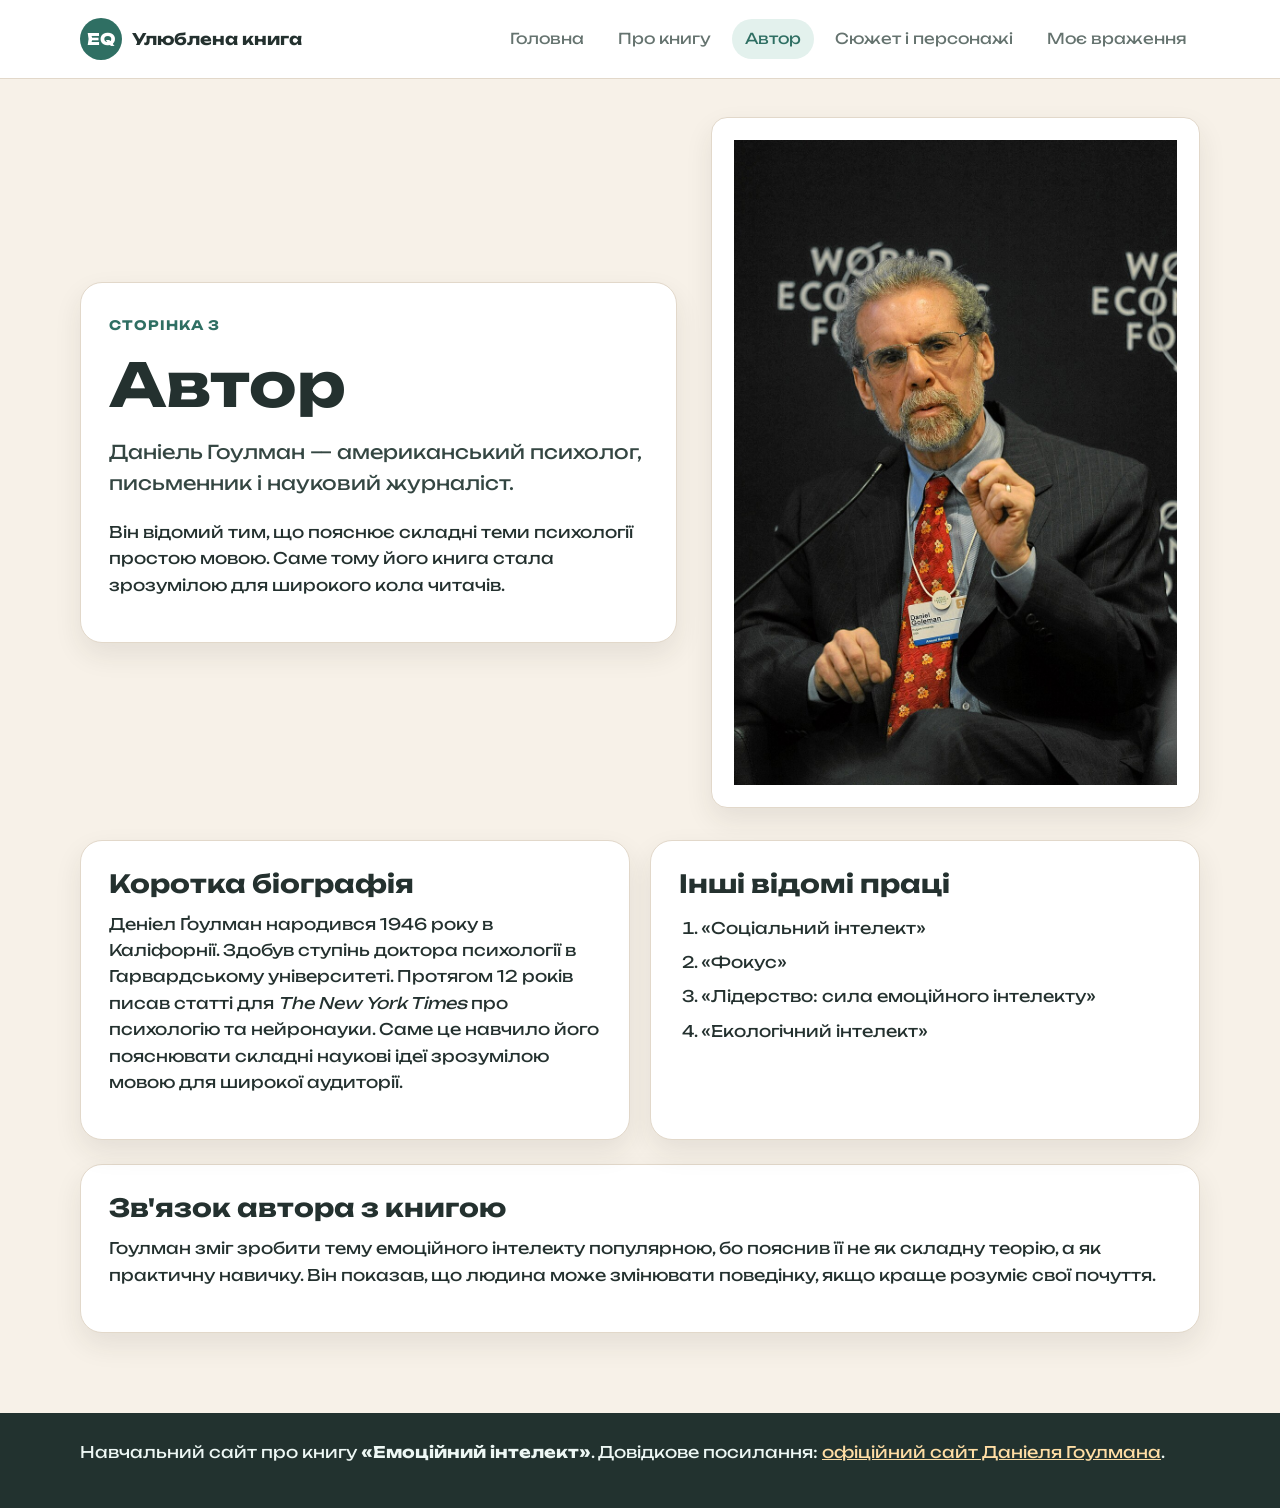
==== author.html @ 77bfa3b7 "commit site" ====
<!DOCTYPE html>
<html lang="uk">
<head>
    <meta charset="UTF-8">
    <meta name="viewport" content="width=device-width, initial-scale=1.0">
    <title>Автор | Емоційний інтелект</title>
     <link rel="preconnect" href="https://fonts.googleapis.com">
    <link rel="preconnect" href="https://fonts.gstatic.com" crossorigin>
    <link href="https://fonts.googleapis.com/css2?family=Unbounded:wght@400;700&display=swap" rel="stylesheet">
    <link rel="stylesheet" href="css/styles.css">
    <script src="js/script.js" defer></script>
</head>
<body>
    <header class="site-header">
        <div class="header-inner">
            <a class="logo" href="index.html" aria-label="На головну сторінку">
                <span class="logo-mark">EQ</span>
                <span>Улюблена книга</span>
            </a>
            <nav class="nav-menu" aria-label="Головне меню">
                    <a href="index.html">Головна</a>
                    <a href="book.html">Про книгу</a>
                    <a href="author.html" class="active" aria-current="page">Автор</a>
                    <a href="characters.html">Сюжет і персонажі</a>
                    <a href="impression.html">Моє враження</a>
            </nav>
        </div>
    </header>

    <main>
        <section class="page-hero">
            <article>
                <span class="eyebrow">Сторінка 3</span>
                <h1>Автор</h1>
                <p class="lead">Даніель Гоулман — американський психолог, письменник і науковий журналіст.</p>
                <p>Він відомий тим, що пояснює складні теми психології простою мовою. Саме тому його книга стала зрозумілою для широкого кола читачів.</p>
            </article>
            <img src="images/DanielGoleman.jpg" alt="Портрет Даніеля Гоулмана">
        </section>

        <section class="grid-2">
            <article class="card">
                <h2>Коротка біографія</h2>
                <p>Деніел Ґоулман народився 1946 року в Каліфорнії. Здобув ступінь доктора психології в Гарвардському університеті. Протягом 12 років писав статті для <em>The New York Times</em> про психологію та нейронауки. Саме це навчило його пояснювати складні наукові ідеї зрозумілою мовою для широкої аудиторії.</p>
            </article>
            <article class="card">
                <h2>Інші відомі праці</h2>
                <ol>
                    <li>«Соціальний інтелект»</li>
                    <li>«Фокус»</li>
                    <li>«Лідерство: сила емоційного інтелекту»</li>
                    <li>«Екологічний інтелект»</li>
                </ol>
            </article>
        </section>

        <section class="info-panel">
            <h2>Зв'язок автора з книгою</h2>
            <p>Гоулман зміг зробити тему емоційного інтелекту популярною, бо пояснив її не як складну теорію, а як практичну навичку. Він показав, що людина може змінювати поведінку, якщо краще розуміє свої почуття.</p>
        </section>
    </main>

    <footer class="footer">
        <div class="footer-inner">
            <p>Навчальний сайт про книгу <strong>«Емоційний інтелект»</strong>. Довідкове посилання: <a href="https://www.danielgoleman.info/" target="_blank" rel="noopener">офіційний сайт Даніеля Гоулмана</a>.</p>
        </div>
    </footer>
</body>
</html>
---- css/styles.css ----
* {
    box-sizing: border-box;
}

:root {
    --bg: #f7f1e8;
    --paper: #ffffff;
    --text: #24312f;
    --muted: #65736f;
    --accent: #2f6f63;
    --accent-light: #e3f1ed;
    --warm: #d69f45;
    --border: #e2d8ca;
    --shadow: 0 12px 28px rgba(48, 39, 28, 0.09);
}

body {
    margin: 0;
    font-family: 'Unbounded';
    background: var(--bg);
    color: var(--text);
    line-height: 1.65;
}

a {
    color: inherit;
}

img {
    max-width: 100%;
    display: block;
}

.site-header {
    background: var(--paper);
    border-bottom: 1px solid var(--border);
    position: sticky;
    top: 0;
    z-index: 10;
}

.header-inner {
    width: min(1120px, 92%);
    margin: 0 auto;
    min-height: 78px;
    display: flex;
    align-items: center;
    justify-content: space-between;
    gap: 24px;
}

.logo {
    text-decoration: none;
    display: flex;
    align-items: center;
    gap: 10px;
    font-weight: 700;
    white-space: nowrap;
}

.logo-mark {
    width: 42px;
    height: 42px;
    border-radius: 50%;
    background: var(--accent);
    color: white;
    display: grid;
    place-items: center;
    font-weight: 800;
}

.nav-menu {
    display: flex;
    flex-wrap: wrap;
    justify-content: flex-end;
    gap: 8px;
}

.nav-menu a {
    text-decoration: none;
    padding: 8px 13px;
    border-radius: 999px;
    color: var(--muted);
    font-size: 15px;
    transition: 0.2s;
}

.nav-menu a:hover,
.nav-menu a.active {
    background: var(--accent-light);
    color: var(--accent);
}

main {
    width: min(1120px, 92%);
    margin: 0 auto;
    padding: 38px 0 56px;
}

.hero,
.page-hero {
    display: grid;
    grid-template-columns: 1.1fr 0.9fr;
    gap: 34px;
    align-items: center;
    margin-bottom: 32px;
}

.hero-text,
.page-hero article,
.card,
.info-panel,
.table-card,
.quote-box {
    background: var(--paper);
    border: 1px solid var(--border);
    border-radius: 22px;
    box-shadow: var(--shadow);
}

.hero-text,
.page-hero article,
.card,
.info-panel,
.table-card,
.quote-box {
    padding: 28px;
}

.page-hero img,
.hero-cover {
    background: var(--paper);
    border: 1px solid var(--border);  
    object-fit: cover;
    border-radius: 24px;
    box-shadow: var(--shadow);
    padding: 22px;
}

.hero-cover img {
    margin: 0 auto;
    max-height: 430px;
}

.eyebrow {
    color: var(--accent);
    font-weight: 700;
    text-transform: uppercase;
    letter-spacing: 0.08em;
    font-size: 13px;
}

h1,
h2,
h3 {
    line-height: 1.2;
    margin-top: 0;
}

h1 {
    font-size: clamp(34px, 5vw, 60px);
    margin: 12px 0 16px;
}

h2 {
    font-size: 25px;
    margin-bottom: 12px;
}

h3 {
    font-size: 19px;
    margin-bottom: 8px;
}

p {
    margin-top: 0;
}

.lead {
    font-size: 19px;
    color: #344642;
}

.hero-actions {
    display: flex;
    flex-wrap: wrap;
    gap: 12px;
    margin: 22px 0;
}

.action-btn,
.simple-btn {
    border: 0;
    background: var(--accent);
    color: #ffffff;
    padding: 11px 18px;
    border-radius: 12px;
    text-decoration: none;
    text-align: center;
    font-family: inherit;
    display: inline-flex;
    align-items: center;
    font-weight: 700;
    cursor: pointer;
    font-size: 15px;
}

.ghost-btn {
    border: 1px solid var(--accent);
    color: var(--accent);
    background: transparent;
    font-family: inherit;
    padding: 10px 18px;
    border-radius: 12px;
    text-decoration: none;
    font-weight: 700;
}

.quote-box {
    margin-top: 20px;
    background: #fffaf2;
}

.quote-box p {
    margin-bottom: 12px;
}

.grid-3 {
    display: grid;
    grid-template-columns: repeat(3, 1fr);
    gap: 20px;
    margin: 24px 0;
}

.grid-2 {
    display: grid;
    grid-template-columns: repeat(2, 1fr);
    gap: 20px;
    margin: 24px 0;
}

.card-icon {
    width: 48px;
    height: 48px;
    border-radius: 15px;
    background: var(--accent-light);
    display: grid;
    place-items: center;
    font-size: 24px;
    margin-bottom: 14px;
}

.info-panel,
.table-card {
    margin: 24px 0;
}

.simple-list,
ul,
ol {
    padding-left: 22px;
}

li {
    margin-bottom: 8px;
}

table {
    width: 100%;
    border-collapse: collapse;
    overflow: hidden;
    border-radius: 16px;
}

caption {
    text-align: left;
    font-weight: 700;
    color: var(--accent);
    padding-bottom: 12px;
    font-size: 20px;
}

th,
td {
    padding: 14px;
    border-bottom: 1px solid var(--border);
    text-align: left;
    vertical-align: top;
}

th {
    width: 30%;
    background: var(--accent-light);
    color: var(--accent);
}

tr:last-child th,
tr:last-child td {
    border-bottom: 0;
}

.character-grid {
    display: grid;
    grid-template-columns: repeat(4, 1fr);
    gap: 18px;
    margin: 24px 0;
}

.character-card {
    background: var(--paper);
    border: 1px solid var(--border);
    border-radius: 20px;
    padding: 20px;
    box-shadow: var(--shadow);
}

.character-card span {
    display: inline-grid;
    place-items: center;
    width: 44px;
    height: 44px;
    border-radius: 50%;
    background: var(--accent-light);
    color: var(--accent);
    font-weight: 800;
    margin-bottom: 12px;
}

.recommendation-box {
    display: none;
    margin-top: 18px;
    padding: 18px;
    border-radius: 16px;
    background: var(--accent-light);
    border-left: 5px solid var(--accent);
}

.recommendation-box.visible {
    display: block;
}

.footer {
    background: #22322f;
    color: #edf7f4;
    padding: 26px 0;
}

.footer-inner {
    width: min(1120px, 92%);
    margin: 0 auto;
}

.footer a {
    color: #ffdda4;
}
.page-hero img,
.hero-cover img {
    border-radius: 16px;
}
.card,
.character-card {
    transition: transform 0.2s ease, box-shadow 0.2s ease;
}

.card:hover,
.character-card:hover {
    transform: translateY(-6px);
    box-shadow: 0 16px 32px rgba(48, 39, 28, 0.15);
}
.page-hero img,
.hero-cover img {
    transition: transform 0.2s ease, box-shadow 0.2s ease;
}

.page-hero img:hover,
.hero-cover img:hover {
    transform: translateY(-4px);
    box-shadow: 0 12px 28px rgba(48, 39, 28, 0.18);
}
@media (max-width: 850px) {
    .header-inner {
        align-items: flex-start;
        flex-direction: column;
        padding: 16px 0;
    }

    .nav-menu {
        justify-content: flex-start;
    }

    .hero,
    .page-hero,
    .grid-2,
    .grid-3,
    .character-grid {
        grid-template-columns: 1fr;
    }
   
    h1 {
        font-size: 36px;
    }
}

@media (max-width: 520px) {
    main {
        width: 94%;
        padding-top: 22px;
    }

    .hero-text,
    .page-hero article,
    .card,
    .info-panel,
    .table-card,
    .quote-box {
        padding: 20px;
        border-radius: 18px;
    }

    th,
    td {
        display: block;
        width: 100%;
    }

    th {
        border-bottom: 0;
    }
}
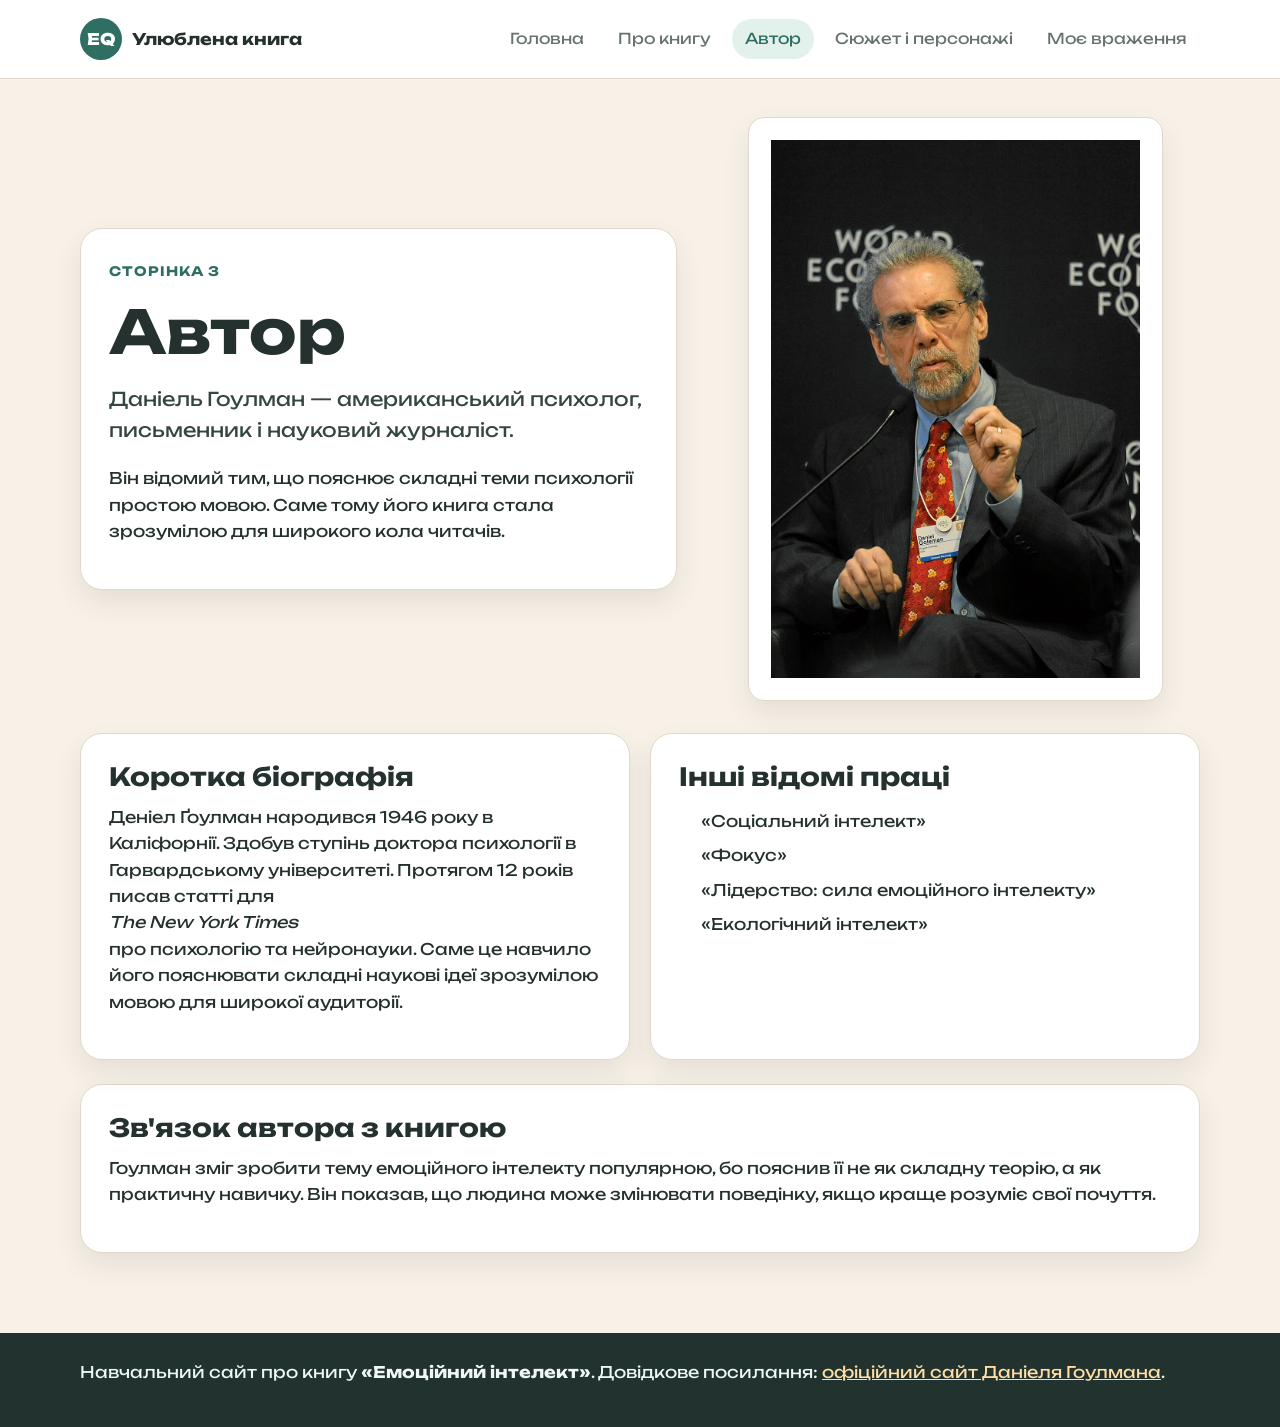
==== commit 2ff90cfd: "commit4" ====
--- a/author.html
+++ b/author.html
@@ -35,7 +35,7 @@
                 <p class="lead">Даніель Гоулман — американський психолог, письменник і науковий журналіст.</p>
                 <p>Він відомий тим, що пояснює складні теми психології простою мовою. Саме тому його книга стала зрозумілою для широкого кола читачів.</p>
             </article>
-            <img src="images/DanielGoleman.jpg" alt="Портрет Даніеля Гоулмана">
+            <img src="images/DanielGoleman.jpg" class="img-hero-medium" alt="Портрет Даніеля Гоулмана">
         </section>
 
         <section class="grid-2">
--- a/css/styles.css
+++ b/css/styles.css
@@ -138,8 +138,9 @@
 }
 
 .hero-cover img {
-    margin: 0 auto;
-    max-height: 430px;
+    max-width: 500px;
+    margin: 0 auto;
+    max-height: 800px;
 }
 
 .eyebrow {
@@ -358,10 +359,16 @@
     border-radius: 16px;
 }
 .card,
-.character-card {
+.character-card {   
+    text-decoration: none; 
+    display: block;    
     transition: transform 0.2s ease, box-shadow 0.2s ease;
 }
-
+.card *,
+.character-card *{   
+    text-decoration: none; 
+    display: block;
+}
 .card:hover,
 .character-card:hover {
     transform: translateY(-6px);
@@ -376,6 +383,29 @@
 .hero-cover img:hover {
     transform: translateY(-4px);
     box-shadow: 0 12px 28px rgba(48, 39, 28, 0.18);
+}
+.img-hero-main {
+    width: 500px;      
+    height: 700px;  
+    object-fit: cover;
+}
+.img-hero-medium {
+    width: 85%;        
+    margin: 0 auto;    
+    max-height: 600px; 
+    object-fit: cover;
+}
+.img-rect {
+    width: 100%;
+    max-width: 1800px;   
+    height: 450px; 
+    margin: 0 auto;
+}
+.img-square {
+    width: 100%;
+    max-width: 400px;
+    object-fit: cover;  
+    margin: 0 auto;
 }
 @media (max-width: 850px) {
     .header-inner {
@@ -402,6 +432,9 @@
 }
 
 @media (max-width: 520px) {
+    .site-header {
+        position: static; 
+    }
     main {
         width: 94%;
         padding-top: 22px;
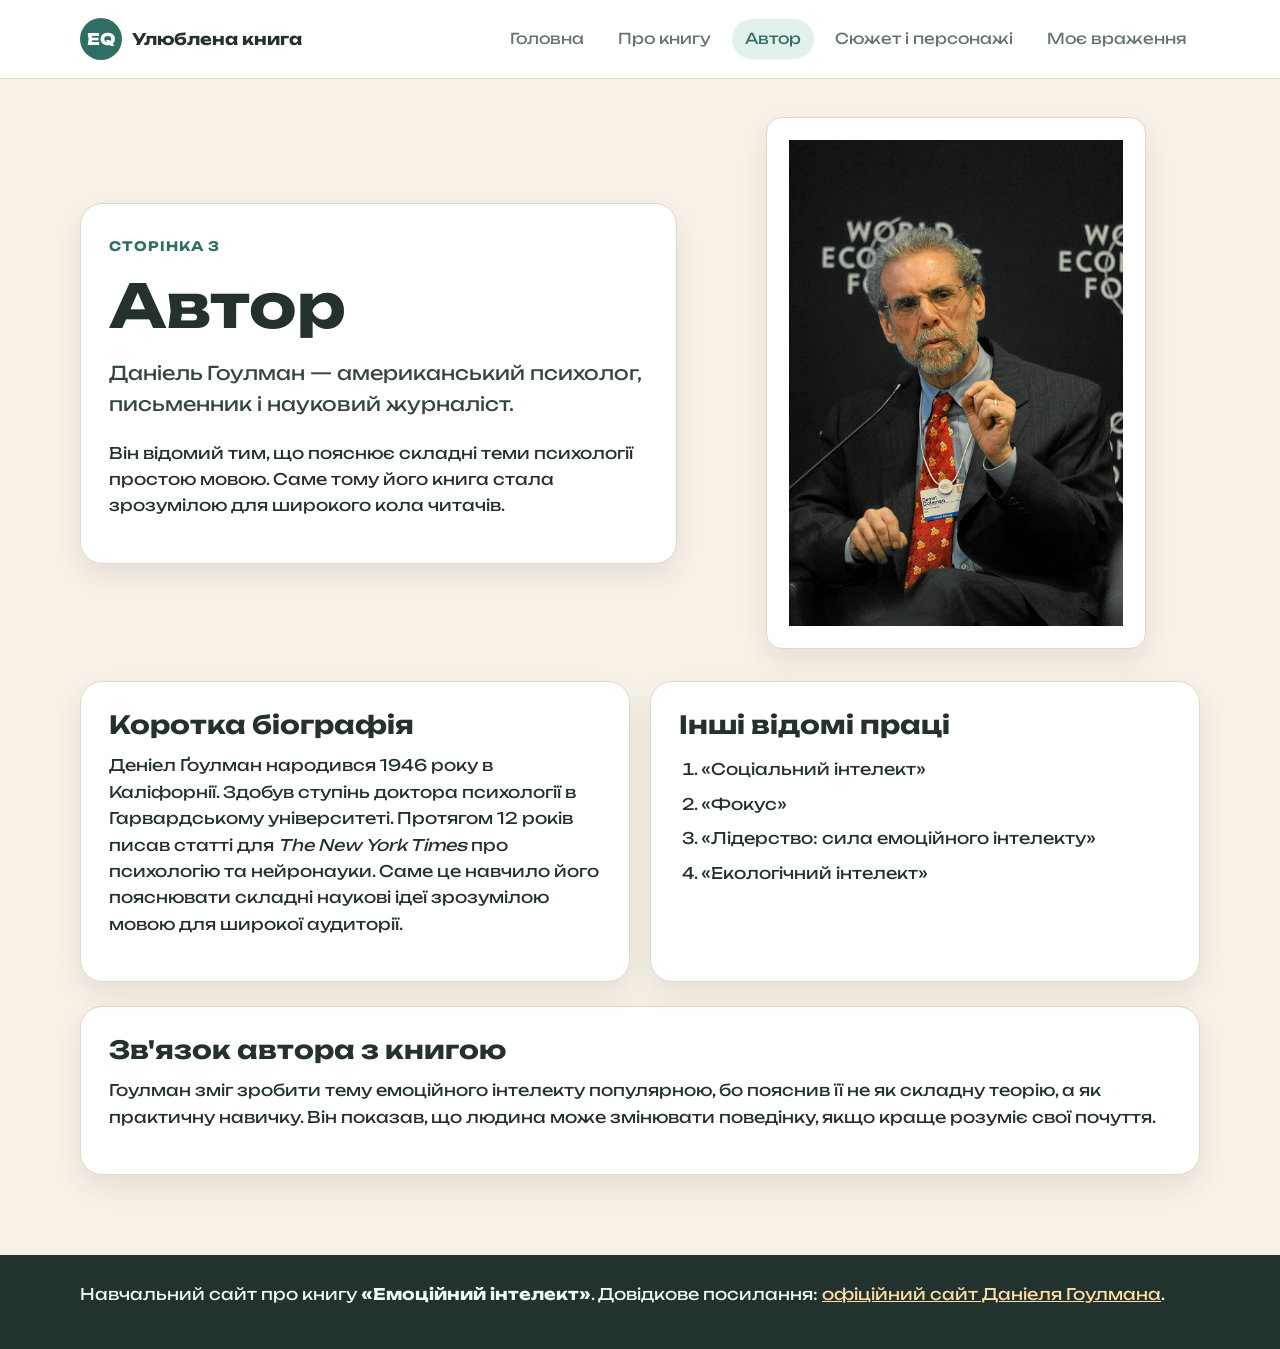
==== commit c044dc3d: "commit6" ====
--- a/author.html
+++ b/author.html
@@ -35,7 +35,9 @@
                 <p class="lead">Даніель Гоулман — американський психолог, письменник і науковий журналіст.</p>
                 <p>Він відомий тим, що пояснює складні теми психології простою мовою. Саме тому його книга стала зрозумілою для широкого кола читачів.</p>
             </article>
-            <img src="images/DanielGoleman.jpg" class="img-hero-medium" alt="Портрет Даніеля Гоулмана">
+            <div class="image-box">
+                <img src="images/DanielGoleman.jpg" class="img-hero-medium" alt="Портрет Даніеля Гоулмана">
+            </div>
         </section>
 
         <section class="grid-2">
--- a/css/styles.css
+++ b/css/styles.css
@@ -128,19 +128,12 @@
 }
 
 .page-hero img,
-.hero-cover {
+.hero-cover img{
     background: var(--paper);
-    border: 1px solid var(--border);  
-    object-fit: cover;
+    border: 1px solid var(--border); 
     border-radius: 24px;
     box-shadow: var(--shadow);
     padding: 22px;
-}
-
-.hero-cover img {
-    max-width: 500px;
-    margin: 0 auto;
-    max-height: 800px;
 }
 
 .eyebrow {
@@ -366,8 +359,7 @@
 }
 .card *,
 .character-card *{   
-    text-decoration: none; 
-    display: block;
+    text-decoration: none;
 }
 .card:hover,
 .character-card:hover {
@@ -385,20 +377,27 @@
     box-shadow: 0 12px 28px rgba(48, 39, 28, 0.18);
 }
 .img-hero-main {
-    width: 500px;      
-    height: 700px;  
+    width: 100%;
+    max-width: 500px;
+    height: auto;      
+    max-height: 700px;  
     object-fit: cover;
+    margin: 0 auto;
 }
 .img-hero-medium {
-    width: 85%;        
-    margin: 0 auto;    
+    width: 100%;
+    max-width: 380px; 
+    height: auto;       
     max-height: 600px; 
     object-fit: cover;
+    margin: 0 auto;
 }
 .img-rect {
     width: 100%;
-    max-width: 1800px;   
-    height: 450px; 
+    max-width: 700px;   
+    height: auto;
+    max-height: 450px;
+    object-fit: cover;
     margin: 0 auto;
 }
 .img-square {
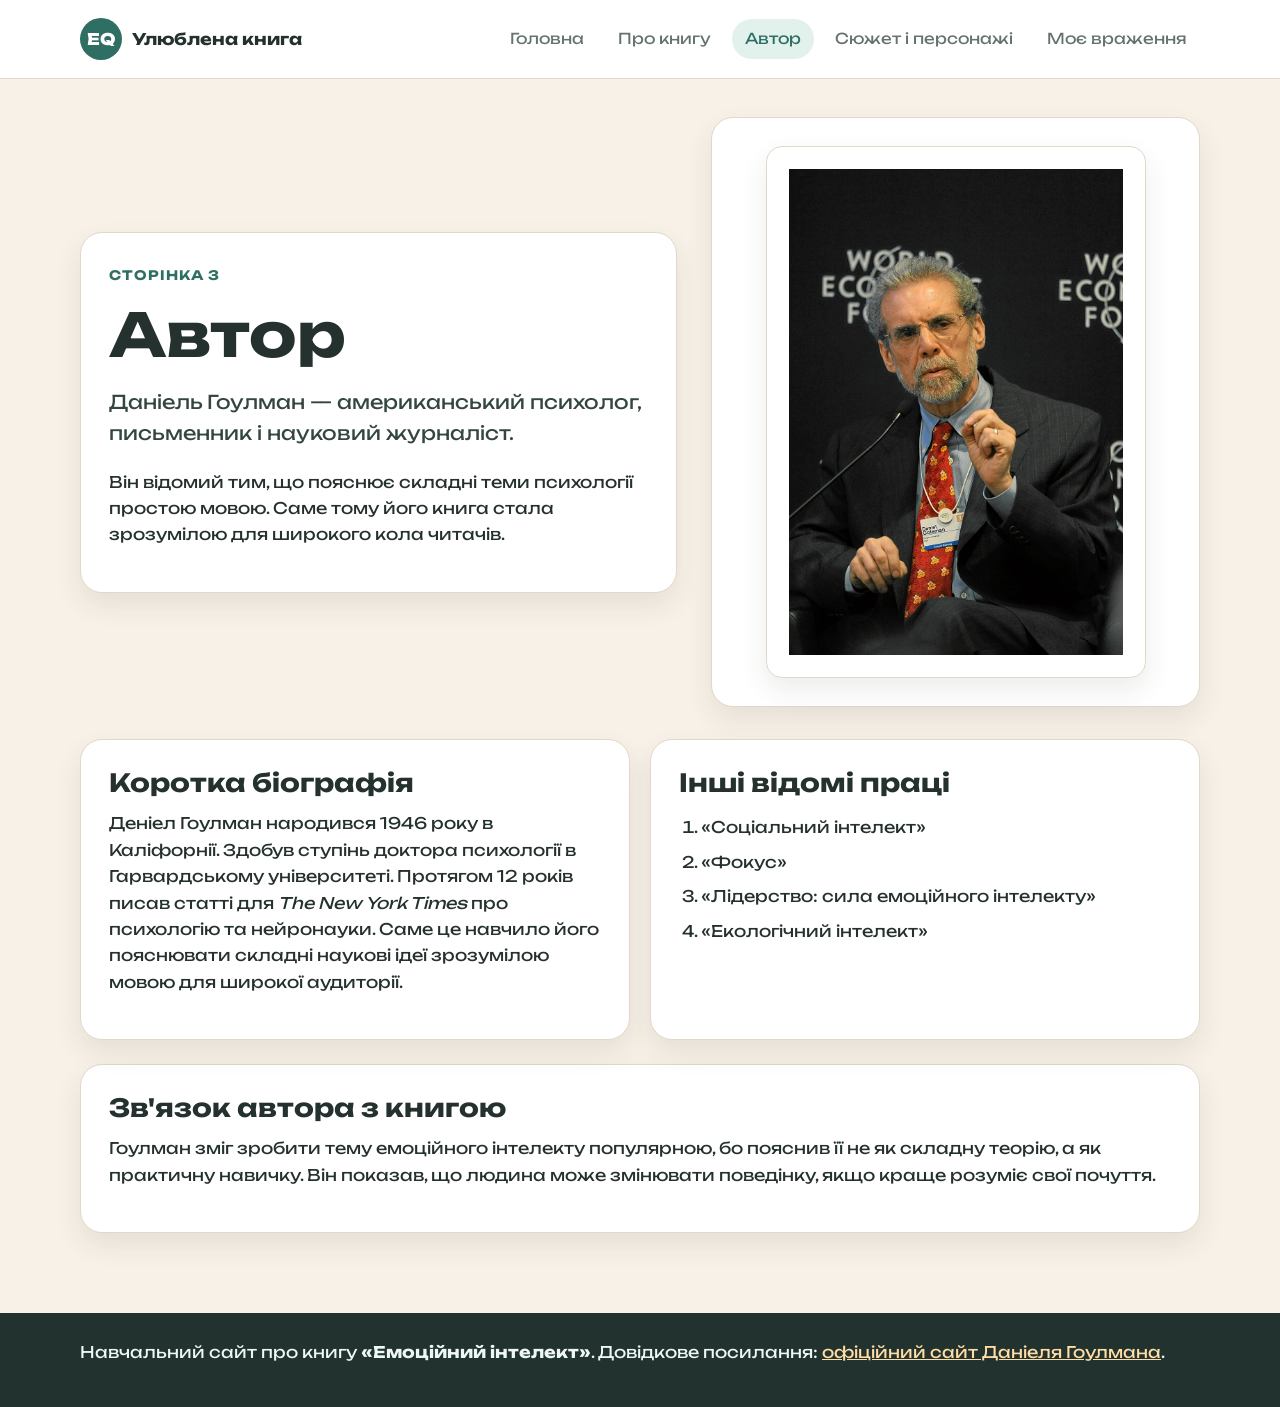
==== commit b434e3cf: "commit7" ====
--- a/author.html
+++ b/author.html
@@ -29,23 +29,23 @@
 
     <main>
         <section class="page-hero">
-            <article>
+            <div>
                 <span class="eyebrow">Сторінка 3</span>
                 <h1>Автор</h1>
                 <p class="lead">Даніель Гоулман — американський психолог, письменник і науковий журналіст.</p>
                 <p>Він відомий тим, що пояснює складні теми психології простою мовою. Саме тому його книга стала зрозумілою для широкого кола читачів.</p>
-            </article>
+            </div>
             <div class="image-box">
                 <img src="images/DanielGoleman.jpg" class="img-hero-medium" alt="Портрет Даніеля Гоулмана">
             </div>
         </section>
 
         <section class="grid-2">
-            <article class="card">
+            <div class="card">
                 <h2>Коротка біографія</h2>
-                <p>Деніел Ґоулман народився 1946 року в Каліфорнії. Здобув ступінь доктора психології в Гарвардському університеті. Протягом 12 років писав статті для <em>The New York Times</em> про психологію та нейронауки. Саме це навчило його пояснювати складні наукові ідеї зрозумілою мовою для широкої аудиторії.</p>
-            </article>
-            <article class="card">
+                <p>Деніел Гоулман народився 1946 року в Каліфорнії. Здобув ступінь доктора психології в Гарвардському університеті. Протягом 12 років писав статті для <em>The New York Times</em> про психологію та нейронауки. Саме це навчило його пояснювати складні наукові ідеї зрозумілою мовою для широкої аудиторії.</p>
+            </div>
+            <div class="card">
                 <h2>Інші відомі праці</h2>
                 <ol>
                     <li>«Соціальний інтелект»</li>
@@ -53,7 +53,7 @@
                     <li>«Лідерство: сила емоційного інтелекту»</li>
                     <li>«Екологічний інтелект»</li>
                 </ol>
-            </article>
+            </div>
         </section>
 
         <section class="info-panel">
--- a/css/styles.css
+++ b/css/styles.css
@@ -16,7 +16,7 @@
 
 body {
     margin: 0;
-    font-family: 'Unbounded';
+    font-family: 'Unbounded', sans-serif;
     background: var(--bg);
     color: var(--text);
     line-height: 1.65;
@@ -107,7 +107,7 @@
 }
 
 .hero-text,
-.page-hero article,
+.page-hero div,
 .card,
 .info-panel,
 .table-card,
@@ -119,7 +119,7 @@
 }
 
 .hero-text,
-.page-hero article,
+.page-hero div,
 .card,
 .info-panel,
 .table-card,
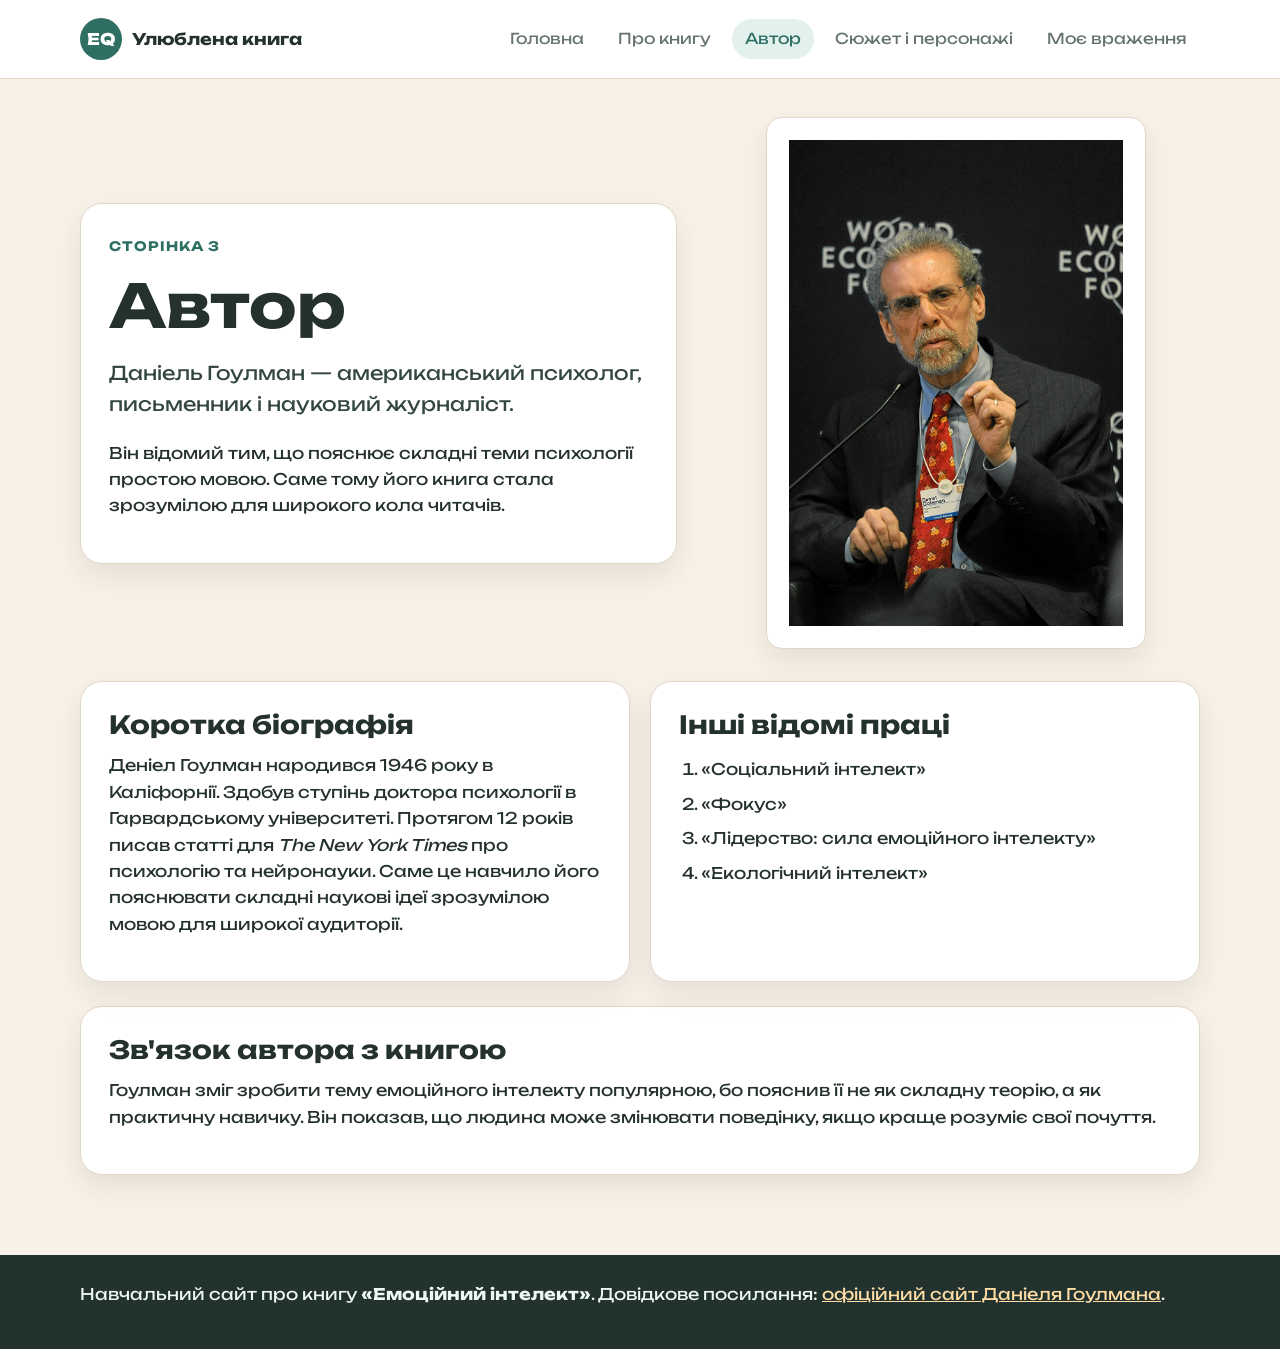
==== commit d9535200: "commit8" ====
--- a/author.html
+++ b/author.html
@@ -35,9 +35,9 @@
                 <p class="lead">Даніель Гоулман — американський психолог, письменник і науковий журналіст.</p>
                 <p>Він відомий тим, що пояснює складні теми психології простою мовою. Саме тому його книга стала зрозумілою для широкого кола читачів.</p>
             </div>
-            <div class="image-box">
+            <article class="image-box">
                 <img src="images/DanielGoleman.jpg" class="img-hero-medium" alt="Портрет Даніеля Гоулмана">
-            </div>
+            </article>
         </section>
 
         <section class="grid-2">
